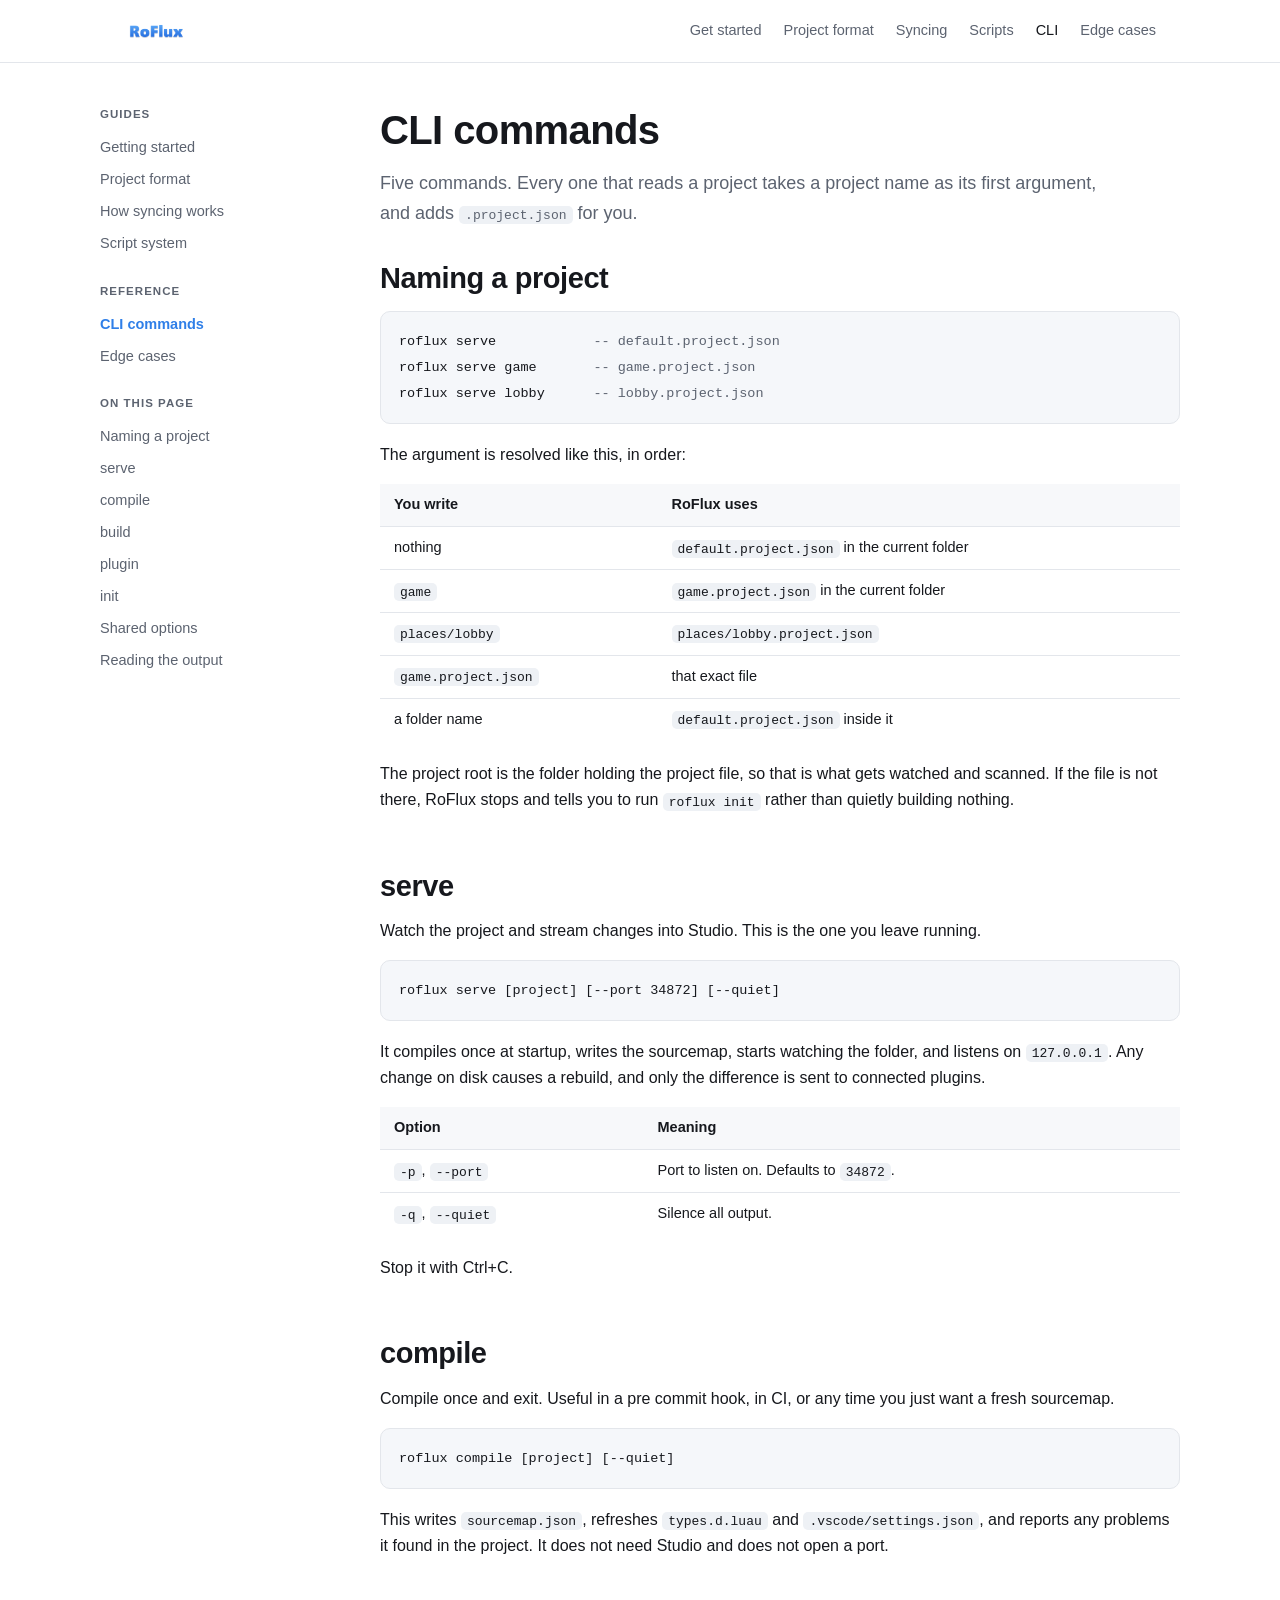
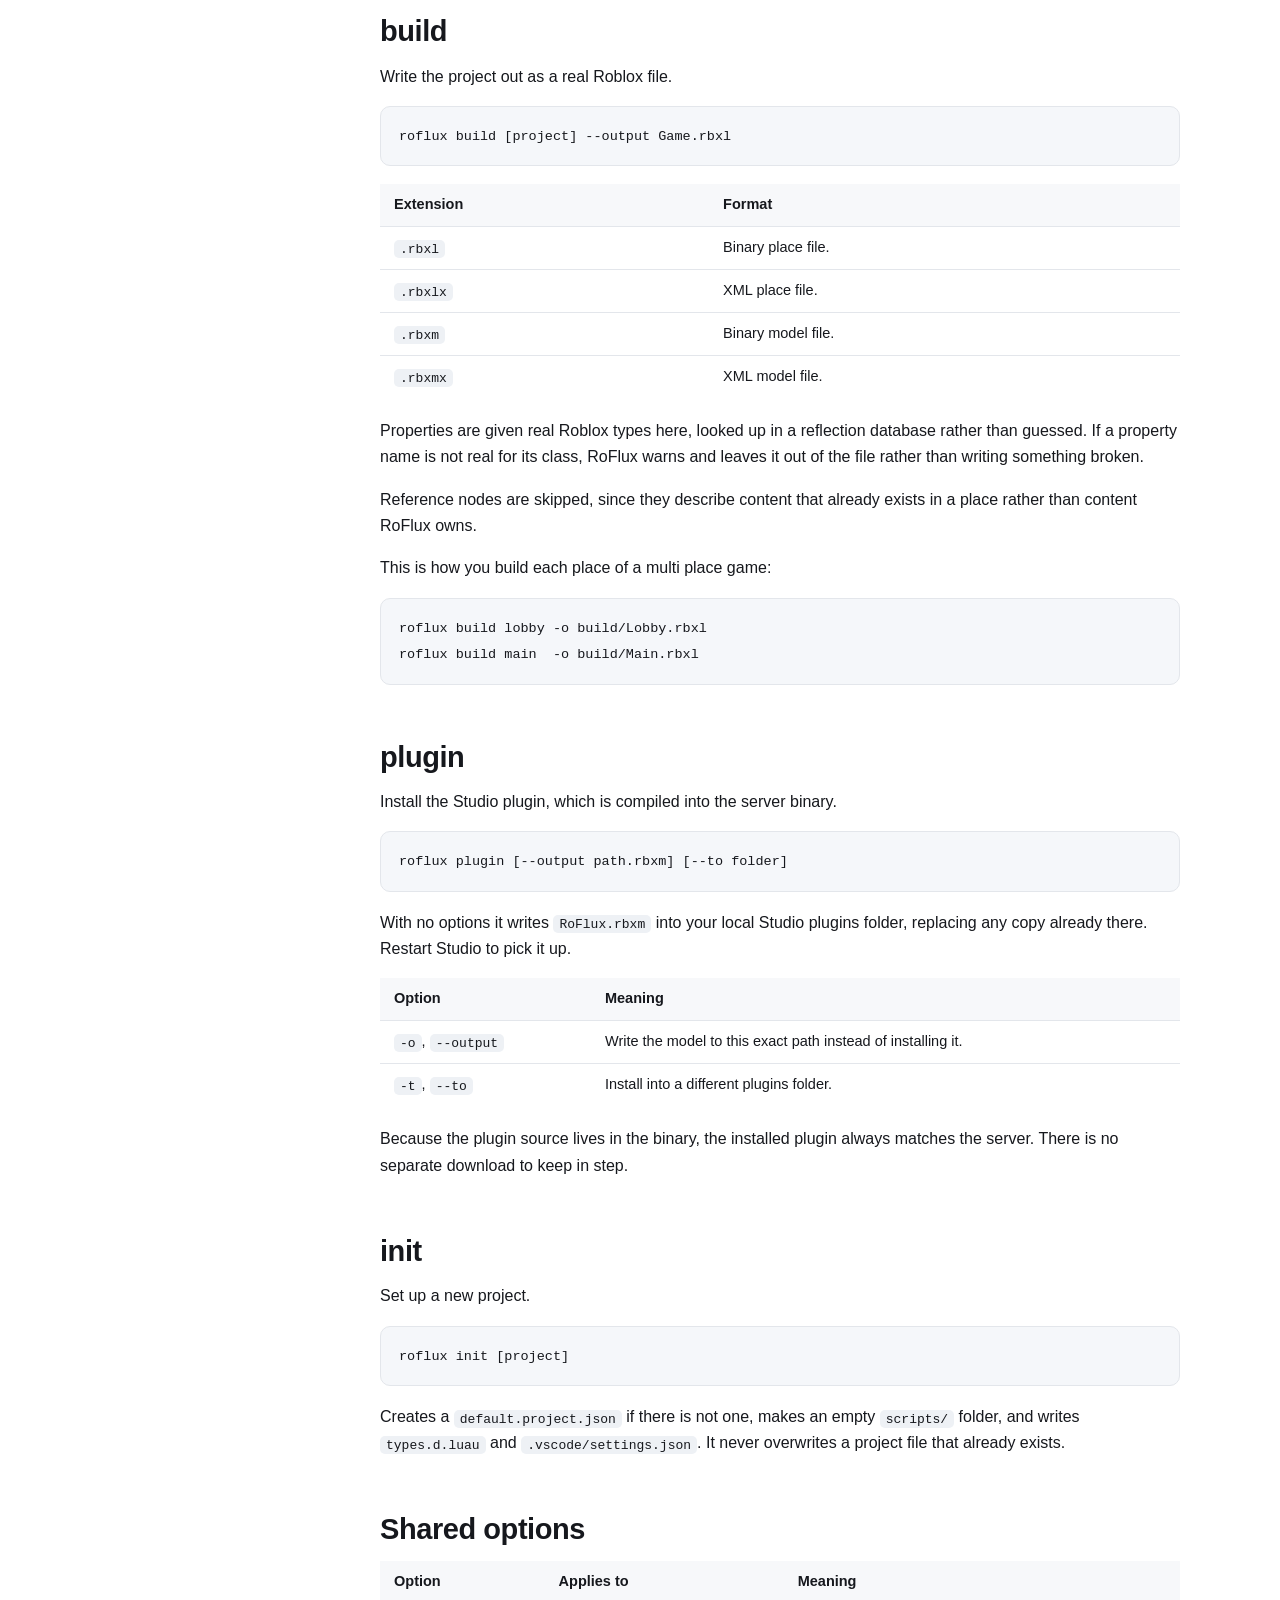
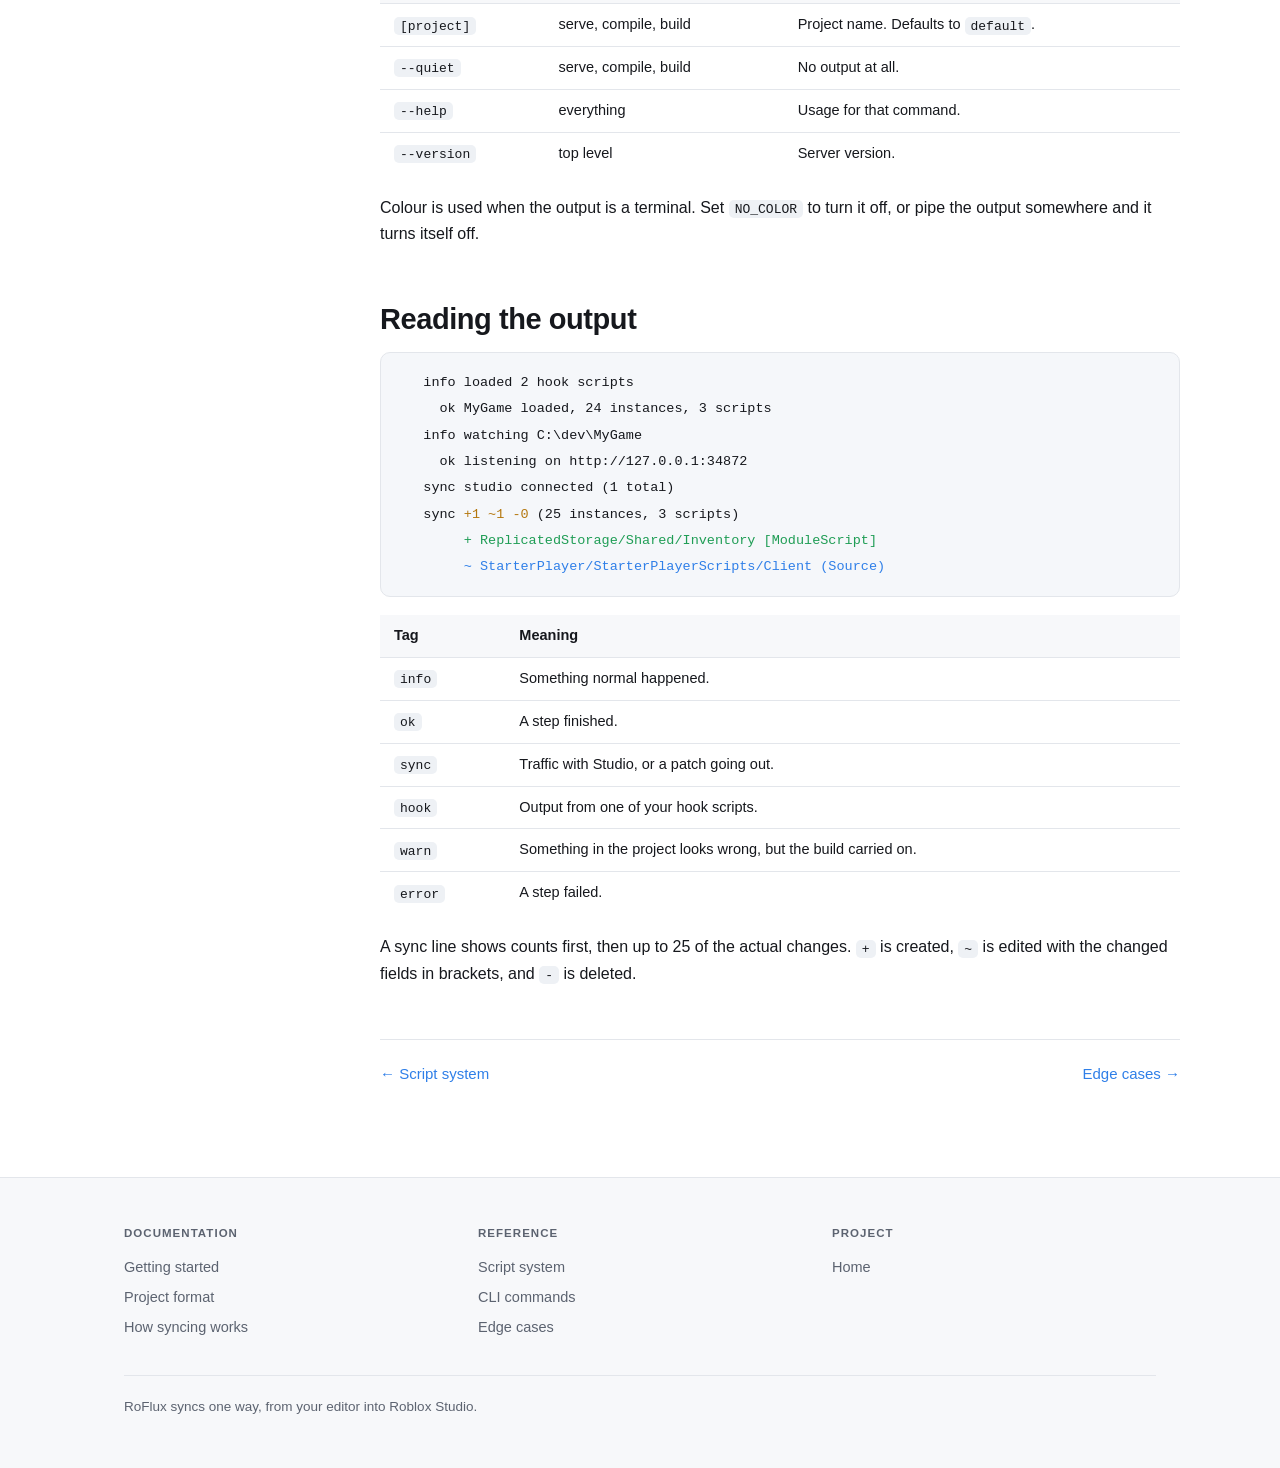
==== docs/cli.html @ ba5834f4 "V0.0.1 beta release" ====
<!doctype html>
<html lang="en">
<head>
<meta charset="utf-8">
<meta name="viewport" content="width=device-width, initial-scale=1">
<title>CLI commands &middot; RoFlux</title>
<link rel="icon" href="assets/RoFlux_icon_512.png">
<link rel="stylesheet" href="assets/style.css">
</head>
<body>

<nav class="nav">
	<div class="wrap nav-inner">
		<a class="nav-logo" href="index.html"><img src="assets/RoFlux_wordmark.png" alt="RoFlux"></a>
		<div class="nav-links">
			<a href="getting-started.html">Get started</a>
			<a href="project.html">Project format</a>
			<a href="syncing.html">Syncing</a>
			<a href="scripts.html">Scripts</a>
			<a href="cli.html" class="active">CLI</a>
			<a href="edge-cases.html">Edge cases</a>
		</div>
	</div>
</nav>

<div class="wrap docs">
	<aside class="side">
		<h5>Guides</h5>
		<a href="getting-started.html">Getting started</a>
		<a href="project.html">Project format</a>
		<a href="syncing.html">How syncing works</a>
		<a href="scripts.html">Script system</a>
		<h5>Reference</h5>
		<a href="cli.html" class="active">CLI commands</a>
		<a href="edge-cases.html">Edge cases</a>
		<h5>On this page</h5>
		<a href="#naming">Naming a project</a>
		<a href="#serve">serve</a>
		<a href="#compile">compile</a>
		<a href="#build">build</a>
		<a href="#plugin">plugin</a>
		<a href="#init">init</a>
		<a href="#shared">Shared options</a>
		<a href="#output">Reading the output</a>
	</aside>

	<main class="content">
		<h1>CLI commands</h1>
		<p class="lede">Five commands. Every one that reads a project takes a project name as its first argument, and adds <code>.project.json</code> for you.</p>

		<h2 id="naming">Naming a project</h2>
<pre><code>roflux serve            <span class="tok-c">-- default.project.json</span>
roflux serve game       <span class="tok-c">-- game.project.json</span>
roflux serve lobby      <span class="tok-c">-- lobby.project.json</span></code></pre>
		<p>The argument is resolved like this, in order:</p>
		<div class="table-wrap">
		<table>
			<thead><tr><th>You write</th><th>RoFlux uses</th></tr></thead>
			<tbody>
				<tr><td>nothing</td><td><code>default.project.json</code> in the current folder</td></tr>
				<tr><td><code>game</code></td><td><code>game.project.json</code> in the current folder</td></tr>
				<tr><td><code>places/lobby</code></td><td><code>places/lobby.project.json</code></td></tr>
				<tr><td><code>game.project.json</code></td><td>that exact file</td></tr>
				<tr><td>a folder name</td><td><code>default.project.json</code> inside it</td></tr>
			</tbody>
		</table>
		</div>
		<p>The project root is the folder holding the project file, so that is what gets watched and scanned. If the file is not there, RoFlux stops and tells you to run <code>roflux init</code> rather than quietly building nothing.</p>

		<h2 id="serve">serve</h2>
		<p>Watch the project and stream changes into Studio. This is the one you leave running.</p>
<pre><code>roflux serve [project] [--port 34872] [--quiet]</code></pre>
		<p>It compiles once at startup, writes the sourcemap, starts watching the folder, and listens on <code>127.0.0.1</code>. Any change on disk causes a rebuild, and only the difference is sent to connected plugins.</p>
		<div class="table-wrap">
		<table>
			<thead><tr><th>Option</th><th>Meaning</th></tr></thead>
			<tbody>
				<tr><td><code>-p</code>, <code>--port</code></td><td>Port to listen on. Defaults to <code>34872</code>.</td></tr>
				<tr><td><code>-q</code>, <code>--quiet</code></td><td>Silence all output.</td></tr>
			</tbody>
		</table>
		</div>
		<p>Stop it with Ctrl+C.</p>

		<h2 id="compile">compile</h2>
		<p>Compile once and exit. Useful in a pre commit hook, in CI, or any time you just want a fresh sourcemap.</p>
<pre><code>roflux compile [project] [--quiet]</code></pre>
		<p>This writes <code>sourcemap.json</code>, refreshes <code>types.d.luau</code> and <code>.vscode/settings.json</code>, and reports any problems it found in the project. It does not need Studio and does not open a port.</p>

		<h2 id="build">build</h2>
		<p>Write the project out as a real Roblox file.</p>
<pre><code>roflux build [project] --output Game.rbxl</code></pre>
		<div class="table-wrap">
		<table>
			<thead><tr><th>Extension</th><th>Format</th></tr></thead>
			<tbody>
				<tr><td><code>.rbxl</code></td><td>Binary place file.</td></tr>
				<tr><td><code>.rbxlx</code></td><td>XML place file.</td></tr>
				<tr><td><code>.rbxm</code></td><td>Binary model file.</td></tr>
				<tr><td><code>.rbxmx</code></td><td>XML model file.</td></tr>
			</tbody>
		</table>
		</div>
		<p>Properties are given real Roblox types here, looked up in a reflection database rather than guessed. If a property name is not real for its class, RoFlux warns and leaves it out of the file rather than writing something broken.</p>
		<p>Reference nodes are skipped, since they describe content that already exists in a place rather than content RoFlux owns.</p>
		<p>This is how you build each place of a multi place game:</p>
<pre><code>roflux build lobby -o build/Lobby.rbxl
roflux build main  -o build/Main.rbxl</code></pre>

		<h2 id="plugin">plugin</h2>
		<p>Install the Studio plugin, which is compiled into the server binary.</p>
<pre><code>roflux plugin [--output path.rbxm] [--to folder]</code></pre>
		<p>With no options it writes <code>RoFlux.rbxm</code> into your local Studio plugins folder, replacing any copy already there. Restart Studio to pick it up.</p>
		<div class="table-wrap">
		<table>
			<thead><tr><th>Option</th><th>Meaning</th></tr></thead>
			<tbody>
				<tr><td><code>-o</code>, <code>--output</code></td><td>Write the model to this exact path instead of installing it.</td></tr>
				<tr><td><code>-t</code>, <code>--to</code></td><td>Install into a different plugins folder.</td></tr>
			</tbody>
		</table>
		</div>
		<p>Because the plugin source lives in the binary, the installed plugin always matches the server. There is no separate download to keep in step.</p>

		<h2 id="init">init</h2>
		<p>Set up a new project.</p>
<pre><code>roflux init [project]</code></pre>
		<p>Creates a <code>default.project.json</code> if there is not one, makes an empty <code>scripts/</code> folder, and writes <code>types.d.luau</code> and <code>.vscode/settings.json</code>. It never overwrites a project file that already exists.</p>

		<h2 id="shared">Shared options</h2>
		<div class="table-wrap">
		<table>
			<thead><tr><th>Option</th><th>Applies to</th><th>Meaning</th></tr></thead>
			<tbody>
				<tr><td><code>[project]</code></td><td>serve, compile, build</td><td>Project name. Defaults to <code>default</code>.</td></tr>
				<tr><td><code>--quiet</code></td><td>serve, compile, build</td><td>No output at all.</td></tr>
				<tr><td><code>--help</code></td><td>everything</td><td>Usage for that command.</td></tr>
				<tr><td><code>--version</code></td><td>top level</td><td>Server version.</td></tr>
			</tbody>
		</table>
		</div>
		<p>Colour is used when the output is a terminal. Set <code>NO_COLOR</code> to turn it off, or pipe the output somewhere and it turns itself off.</p>

		<h2 id="output">Reading the output</h2>
<pre><code>   info loaded 2 hook scripts
     ok MyGame loaded, 24 instances, 3 scripts
   info watching C:\dev\MyGame
     ok listening on http://127.0.0.1:34872
   sync studio connected (1 total)
   sync <span class="tok-a">+1 ~1 -0</span> (25 instances, 3 scripts)
        <span class="tok-s">+ ReplicatedStorage/Shared/Inventory [ModuleScript]</span>
        <span class="tok-k">~ StarterPlayer/StarterPlayerScripts/Client (Source)</span></code></pre>
		<div class="table-wrap">
		<table>
			<thead><tr><th>Tag</th><th>Meaning</th></tr></thead>
			<tbody>
				<tr><td><code>info</code></td><td>Something normal happened.</td></tr>
				<tr><td><code>ok</code></td><td>A step finished.</td></tr>
				<tr><td><code>sync</code></td><td>Traffic with Studio, or a patch going out.</td></tr>
				<tr><td><code>hook</code></td><td>Output from one of your hook scripts.</td></tr>
				<tr><td><code>warn</code></td><td>Something in the project looks wrong, but the build carried on.</td></tr>
				<tr><td><code>error</code></td><td>A step failed.</td></tr>
			</tbody>
		</table>
		</div>
		<p>A sync line shows counts first, then up to 25 of the actual changes. <code>+</code> is created, <code>~</code> is edited with the changed fields in brackets, and <code>-</code> is deleted.</p>

		<div class="pager">
			<a href="scripts.html">&larr; Script system</a>
			<a href="edge-cases.html">Edge cases &rarr;</a>
		</div>
	</main>
</div>

<footer>
	<div class="wrap">
		<div class="foot-grid">
			<div>
				<h6>Documentation</h6>
				<a href="getting-started.html">Getting started</a>
				<a href="project.html">Project format</a>
				<a href="syncing.html">How syncing works</a>
			</div>
			<div>
				<h6>Reference</h6>
				<a href="scripts.html">Script system</a>
				<a href="cli.html">CLI commands</a>
				<a href="edge-cases.html">Edge cases</a>
			</div>
			<div>
				<h6>Project</h6>
				<a href="index.html">Home</a>
			</div>
		</div>
		<p class="foot-note">RoFlux syncs one way, from your editor into Roblox Studio.</p>
	</div>
</footer>

</body>
</html>
---- docs/assets/style.css ----
:root {
	--bg: #ffffff;
	--panel: #f7f8fa;
	--panel-deep: #eef1f5;
	--text: #16181d;
	--muted: #5c6370;
	--border: #e3e6eb;
	--accent: #2f7fe8;
	--accent-deep: #145ad8;
	--accent-soft: #eaf2fd;
	--green: #1f9d55;
	--red: #d9483b;
	--amber: #b4770e;
	--code-bg: #f5f7fa;
	--radius: 10px;
	--wrap: 1080px;
	--mono: ui-monospace, "SFMono-Regular", "JetBrains Mono", Consolas, "Liberation Mono", monospace;
	--sans: -apple-system, BlinkMacSystemFont, "Segoe UI", Inter, Roboto, "Helvetica Neue", Arial, sans-serif;
}

@media (prefers-color-scheme: dark) {
	:root {
		--bg: #0f1115;
		--panel: #161a21;
		--panel-deep: #1b202a;
		--text: #e7e9ee;
		--muted: #9aa3b2;
		--border: #262b36;
		--accent: #4d97ff;
		--accent-deep: #2f7fe8;
		--accent-soft: #16233a;
		--green: #4ade80;
		--red: #f87171;
		--amber: #fbbf24;
		--code-bg: #12161d;
	}
}

* {
	box-sizing: border-box;
}

html {
	scroll-behavior: smooth;
	scroll-padding-top: 90px;
}

body {
	margin: 0;
	background: var(--bg);
	color: var(--text);
	font-family: var(--sans);
	font-size: 16px;
	line-height: 1.65;
	-webkit-font-smoothing: antialiased;
}

a {
	color: var(--accent);
	text-decoration: none;
}

a:hover {
	text-decoration: underline;
}

.wrap {
	max-width: var(--wrap);
	margin: 0 auto;
	padding: 0 24px;
}

/* nav */

.nav {
	position: sticky;
	top: 0;
	z-index: 50;
	background: color-mix(in srgb, var(--bg) 88%, transparent);
	backdrop-filter: blur(10px);
	border-bottom: 1px solid var(--border);
}

.nav-inner {
	display: flex;
	align-items: center;
	gap: 24px;
	height: 62px;
}

.nav-logo {
	display: flex;
	align-items: center;
	gap: 10px;
	font-weight: 700;
	color: var(--text);
	letter-spacing: -0.01em;
}

.nav-logo img {
	height: 22px;
	display: block;
}

.nav-links {
	display: flex;
	gap: 22px;
	margin-left: auto;
	flex-wrap: wrap;
}

.nav-links a {
	color: var(--muted);
	font-size: 14.5px;
	font-weight: 500;
}

.nav-links a:hover,
.nav-links a.active {
	color: var(--text);
	text-decoration: none;
}

/* hero */

.hero {
	padding: 92px 0 76px;
	text-align: center;
	border-bottom: 1px solid var(--border);
	background: linear-gradient(180deg, var(--accent-soft) 0%, transparent 70%);
}

.hero img.mark {
	width: min(340px, 74vw);
	display: block;
	margin: 0 auto 22px;
}

.hero p.tagline {
	font-size: clamp(18px, 2.4vw, 23px);
	color: var(--muted);
	max-width: 620px;
	margin: 0 auto 30px;
}

.buttons {
	display: flex;
	gap: 12px;
	justify-content: center;
	flex-wrap: wrap;
}

.btn {
	display: inline-block;
	padding: 11px 22px;
	border-radius: 8px;
	font-weight: 600;
	font-size: 15px;
	border: 1px solid var(--border);
	color: var(--text);
	background: var(--bg);
}

.btn:hover {
	text-decoration: none;
	border-color: var(--muted);
}

.btn.primary {
	background: var(--accent);
	border-color: var(--accent);
	color: #fff;
}

.btn.primary:hover {
	background: var(--accent-deep);
	border-color: var(--accent-deep);
}

/* sections */

section {
	padding: 66px 0;
	border-bottom: 1px solid var(--border);
}

section:last-of-type {
	border-bottom: 0;
}

h1,
h2,
h3,
h4 {
	line-height: 1.25;
	letter-spacing: -0.015em;
	margin: 0 0 14px;
}

h1 {
	font-size: clamp(28px, 4vw, 40px);
}

h2 {
	font-size: clamp(23px, 3vw, 29px);
	margin-top: 8px;
}

h3 {
	font-size: 19px;
	margin-top: 34px;
}

h4 {
	font-size: 16px;
	margin-top: 26px;
}

p {
	margin: 0 0 16px;
}

.lede {
	font-size: 18px;
	color: var(--muted);
	max-width: 720px;
}

.grid {
	display: grid;
	gap: 22px;
	grid-template-columns: repeat(auto-fit, minmax(280px, 1fr));
	margin-top: 30px;
}

.card {
	background: var(--panel);
	border: 1px solid var(--border);
	border-radius: var(--radius);
	padding: 22px;
}

.card h3 {
	margin: 0 0 8px;
	font-size: 17px;
}

.card p {
	margin: 0;
	color: var(--muted);
	font-size: 15px;
}

/* code */

pre {
	background: var(--code-bg);
	border: 1px solid var(--border);
	border-radius: var(--radius);
	padding: 16px 18px;
	overflow-x: auto;
	margin: 0 0 18px;
}

code {
	font-family: var(--mono);
	font-size: 13.5px;
}

p code,
li code,
td code,
th code {
	background: var(--panel-deep);
	padding: 1.5px 6px;
	border-radius: 5px;
	font-size: 13px;
	white-space: nowrap;
}

pre code {
	background: none;
	padding: 0;
	white-space: pre;
	line-height: 1.6;
}

.tok-c {
	color: var(--muted);
}
.tok-k {
	color: var(--accent);
}
.tok-s {
	color: var(--green);
}
.tok-a {
	color: var(--amber);
}
.tok-r {
	color: var(--red);
}

/* tables */

.table-wrap {
	overflow-x: auto;
	margin: 0 0 20px;
}

table {
	border-collapse: collapse;
	width: 100%;
	font-size: 14.5px;
}

th,
td {
	text-align: left;
	padding: 9px 14px;
	border-bottom: 1px solid var(--border);
	vertical-align: top;
}

th {
	font-weight: 650;
	background: var(--panel);
	white-space: nowrap;
}

tbody tr:last-child td {
	border-bottom: 0;
}

/* callouts */

.note {
	border-left: 3px solid var(--accent);
	background: var(--panel);
	border-radius: 0 var(--radius) var(--radius) 0;
	padding: 14px 18px;
	margin: 0 0 20px;
}

.note.warn {
	border-left-color: var(--amber);
}

.note.danger {
	border-left-color: var(--red);
}

.note p:last-child {
	margin-bottom: 0;
}

.note strong {
	display: block;
	margin-bottom: 4px;
	font-size: 14px;
	letter-spacing: 0.01em;
}

/* docs layout */

.docs {
	display: grid;
	grid-template-columns: 232px minmax(0, 1fr);
	gap: 48px;
	align-items: start;
	padding: 42px 0 90px;
}

.side {
	position: sticky;
	top: 88px;
	font-size: 14.5px;
}

.side h5 {
	margin: 22px 0 8px;
	font-size: 11.5px;
	text-transform: uppercase;
	letter-spacing: 0.09em;
	color: var(--muted);
	font-weight: 700;
}

.side h5:first-child {
	margin-top: 0;
}

.side a {
	display: block;
	padding: 4px 0;
	color: var(--muted);
}

.side a:hover {
	color: var(--text);
	text-decoration: none;
}

.side a.active {
	color: var(--accent);
	font-weight: 600;
}

.content {
	min-width: 0;
}

.content > h2 {
	scroll-margin-top: 90px;
	padding-top: 14px;
	margin-top: 40px;
}

.content > h2:first-of-type {
	margin-top: 18px;
}

.content ul,
.content ol {
	margin: 0 0 18px;
	padding-left: 22px;
}

.content li {
	margin-bottom: 7px;
}

hr {
	border: 0;
	border-top: 1px solid var(--border);
	margin: 38px 0;
}

.pager {
	display: flex;
	justify-content: space-between;
	gap: 16px;
	margin-top: 52px;
	padding-top: 22px;
	border-top: 1px solid var(--border);
	font-size: 15px;
}

/* footer */

footer {
	background: var(--panel);
	border-top: 1px solid var(--border);
	padding: 46px 0 34px;
	font-size: 14.5px;
}

.foot-grid {
	display: grid;
	gap: 30px;
	grid-template-columns: repeat(auto-fit, minmax(160px, 1fr));
}

footer h6 {
	margin: 0 0 10px;
	font-size: 11.5px;
	text-transform: uppercase;
	letter-spacing: 0.09em;
	color: var(--muted);
	font-weight: 700;
}

footer a {
	display: block;
	padding: 3px 0;
	color: var(--muted);
}

footer a:hover {
	color: var(--text);
	text-decoration: none;
}

.foot-note {
	margin-top: 32px;
	padding-top: 20px;
	border-top: 1px solid var(--border);
	color: var(--muted);
	font-size: 13.5px;
}

/* wide screens */

@media (min-width: 1500px) {
	:root {
		--wrap: 1180px;
	}

	body {
		font-size: 17px;
	}
}

/* tablet */

@media (max-width: 900px) {
	html {
		scroll-padding-top: 74px;
	}

	.wrap {
		padding: 0 20px;
	}

	.docs {
		grid-template-columns: 1fr;
		gap: 22px;
		padding: 26px 0 64px;
	}

	.side {
		position: static;
		background: var(--panel);
		border: 1px solid var(--border);
		border-radius: var(--radius);
		padding: 14px 16px;
	}

	.side h5 {
		margin: 14px 0 6px;
	}

	.side a {
		display: inline-block;
		padding: 3px 0;
		margin-right: 14px;
	}

	.hero {
		padding: 62px 0 54px;
	}

	section {
		padding: 48px 0;
	}
}

/* phone */

@media (max-width: 620px) {
	body {
		font-size: 15.5px;
		line-height: 1.6;
	}

	.wrap {
		padding: 0 16px;
	}

	.nav-inner {
		height: auto;
		min-height: 56px;
		flex-wrap: wrap;
		gap: 8px;
		padding: 10px 0;
	}

	.nav-logo img {
		height: 19px;
	}

	.nav-links {
		width: 100%;
		margin-left: 0;
		gap: 14px;
		overflow-x: auto;
		flex-wrap: nowrap;
		padding-bottom: 2px;
		scrollbar-width: none;
	}

	.nav-links::-webkit-scrollbar {
		display: none;
	}

	.nav-links a {
		white-space: nowrap;
		font-size: 14px;
	}

	.hero {
		padding: 44px 0 40px;
	}

	.hero img.mark {
		width: min(260px, 78vw);
	}

	.buttons {
		flex-direction: column;
		align-items: stretch;
	}

	.btn {
		text-align: center;
	}

	section {
		padding: 38px 0;
	}

	h3 {
		margin-top: 26px;
	}

	.grid {
		grid-template-columns: 1fr;
		gap: 14px;
		margin-top: 22px;
	}

	.card {
		padding: 18px;
	}

	pre {
		padding: 13px 14px;
		border-radius: 8px;
		margin-left: -16px;
		margin-right: -16px;
		border-left: 0;
		border-right: 0;
		border-radius: 0;
	}

	code {
		font-size: 12.5px;
	}

	p code,
	li code,
	td code,
	th code {
		white-space: normal;
		word-break: break-word;
	}

	th,
	td {
		padding: 8px 10px;
		font-size: 14px;
	}

	.note {
		padding: 12px 14px;
	}

	.pager {
		flex-direction: column;
		gap: 10px;
	}

	.foot-grid {
		grid-template-columns: 1fr 1fr;
		gap: 20px;
	}
}

@media (max-width: 380px) {
	.foot-grid {
		grid-template-columns: 1fr;
	}
}

/* respect reduced motion */

@media (prefers-reduced-motion: reduce) {
	html {
		scroll-behavior: auto;
	}
}
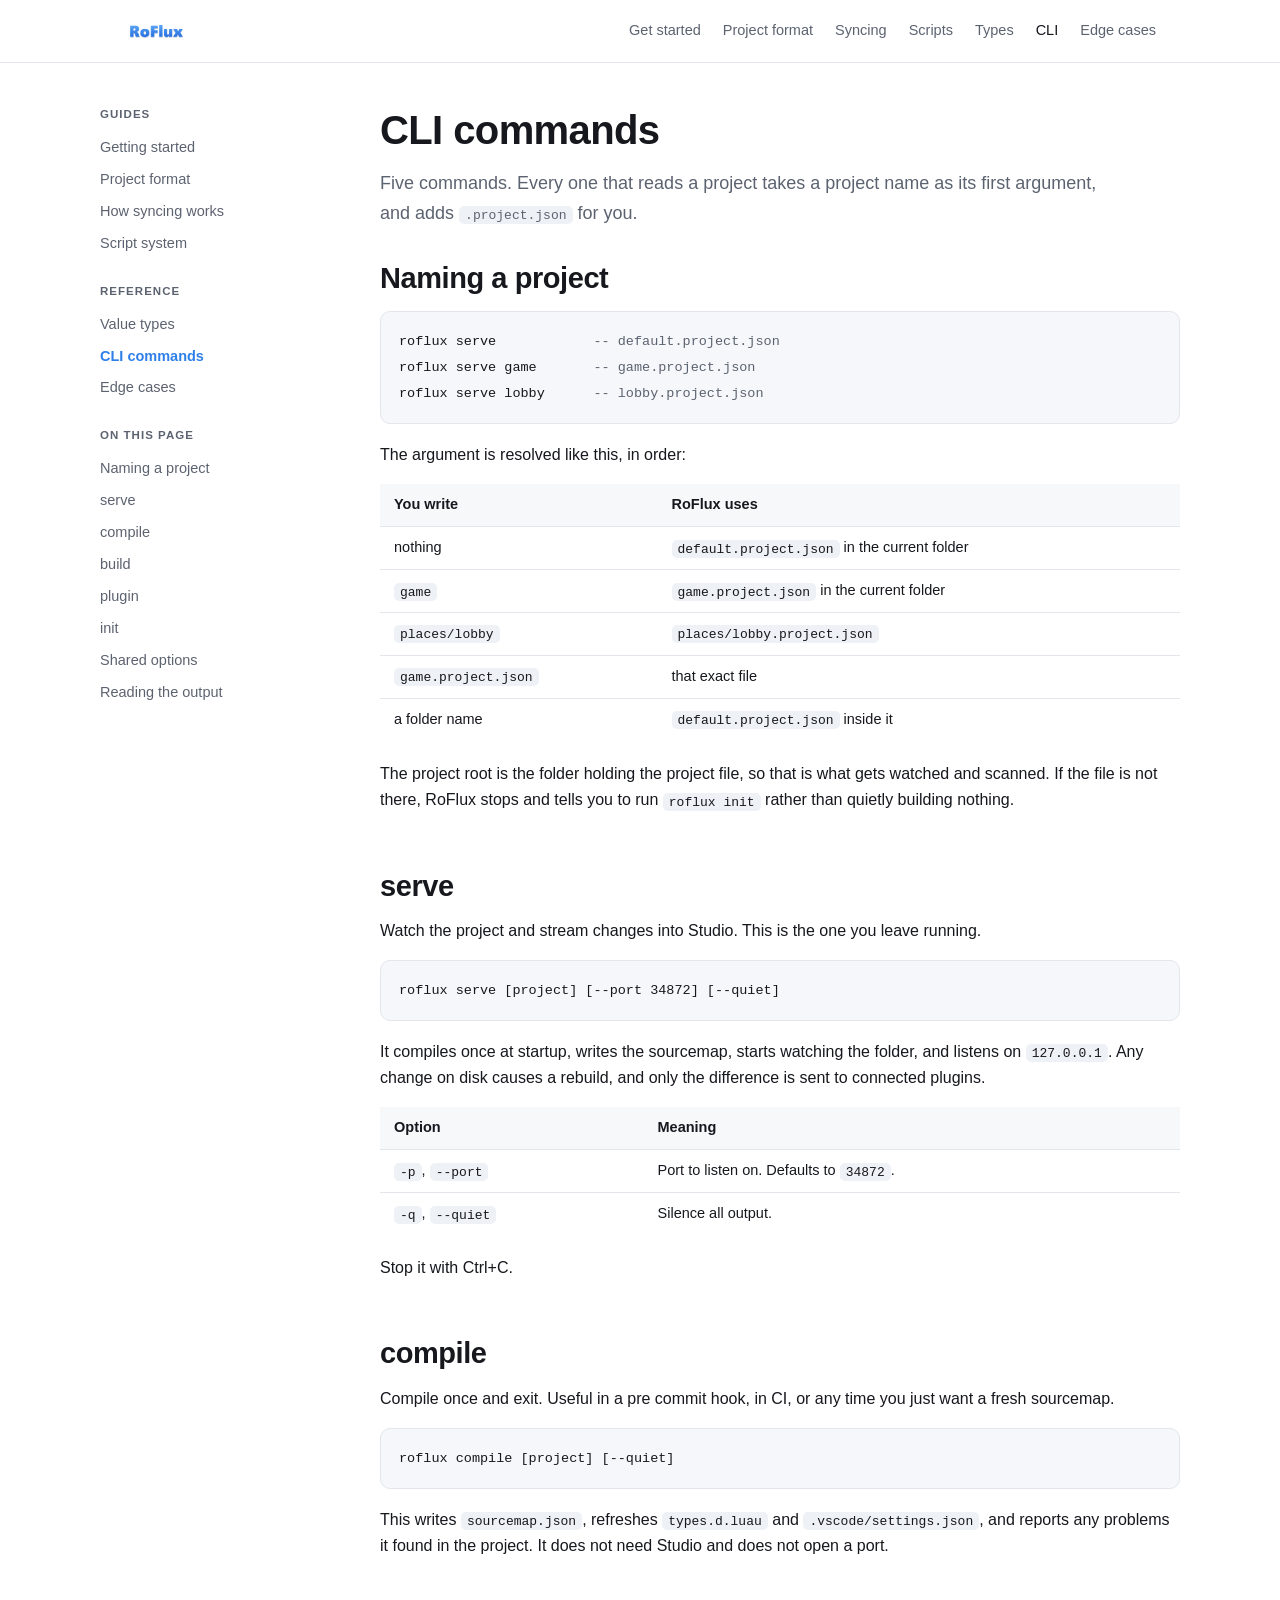
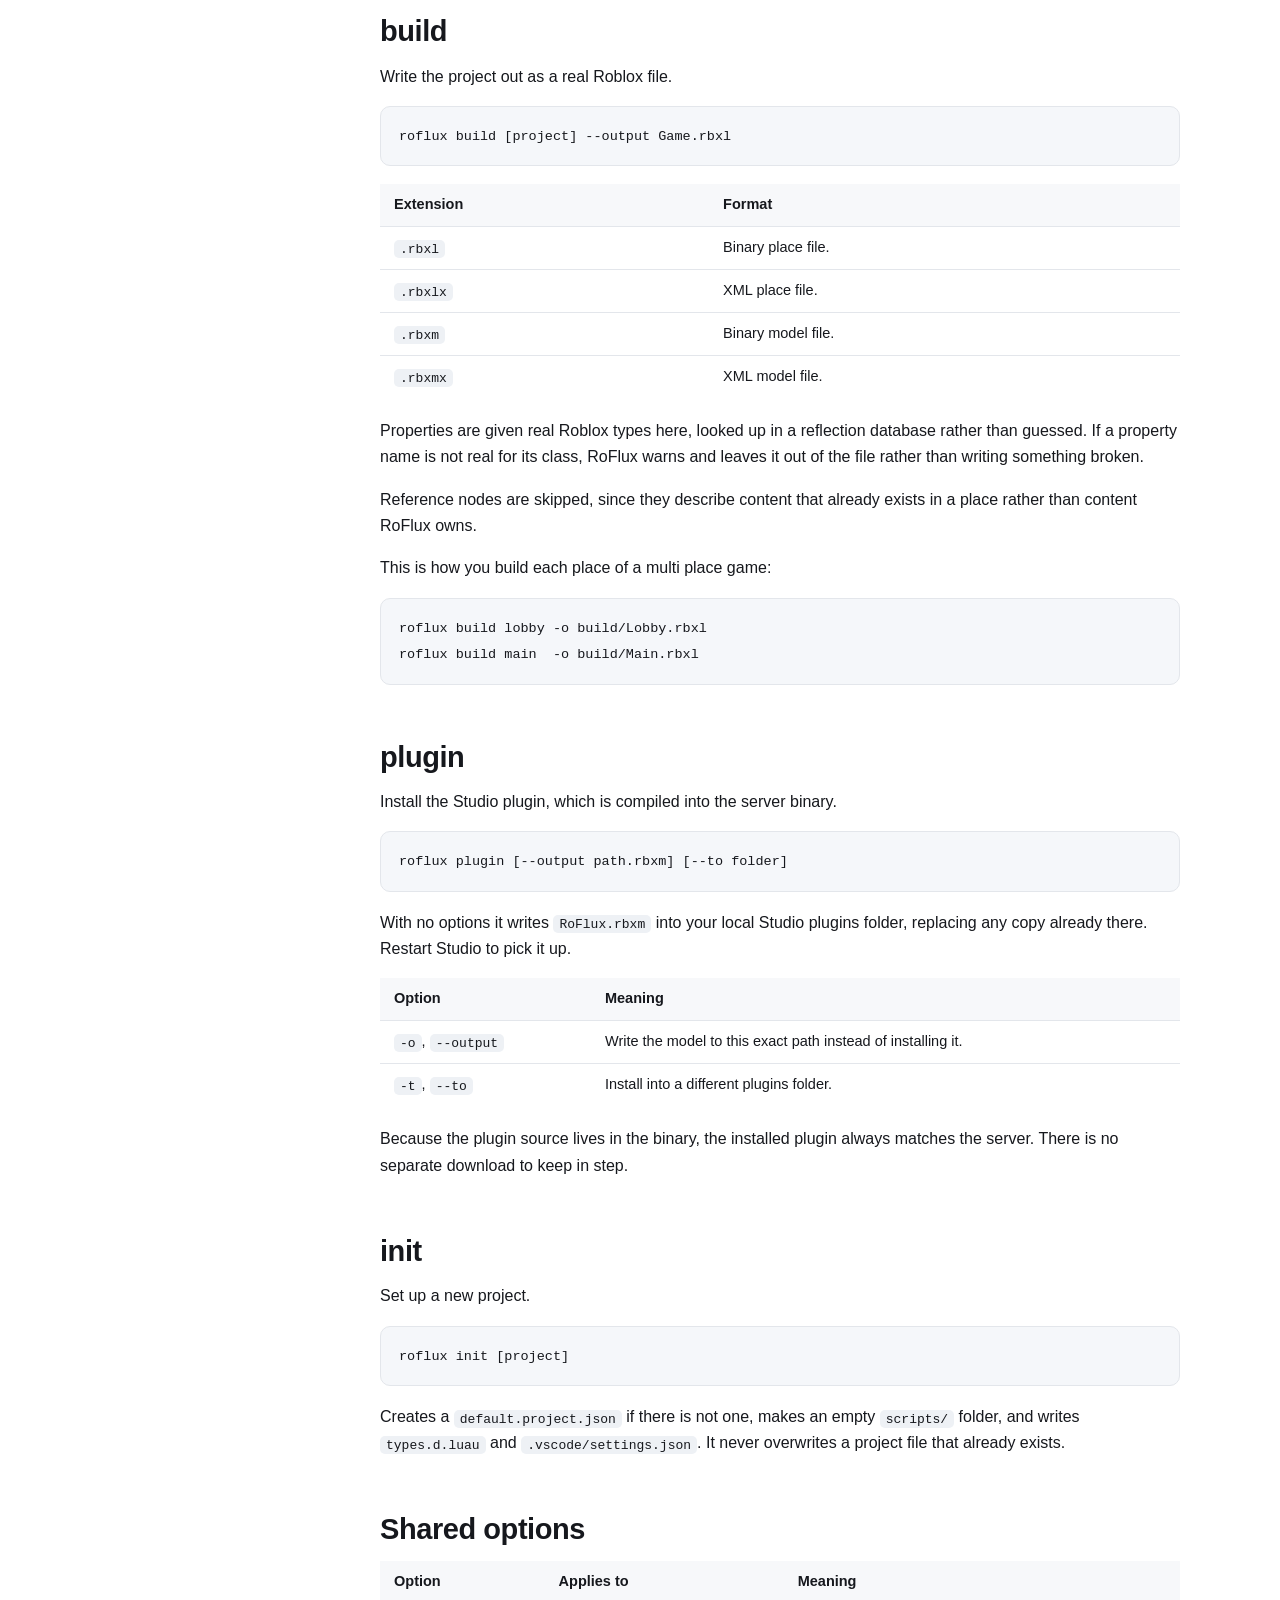
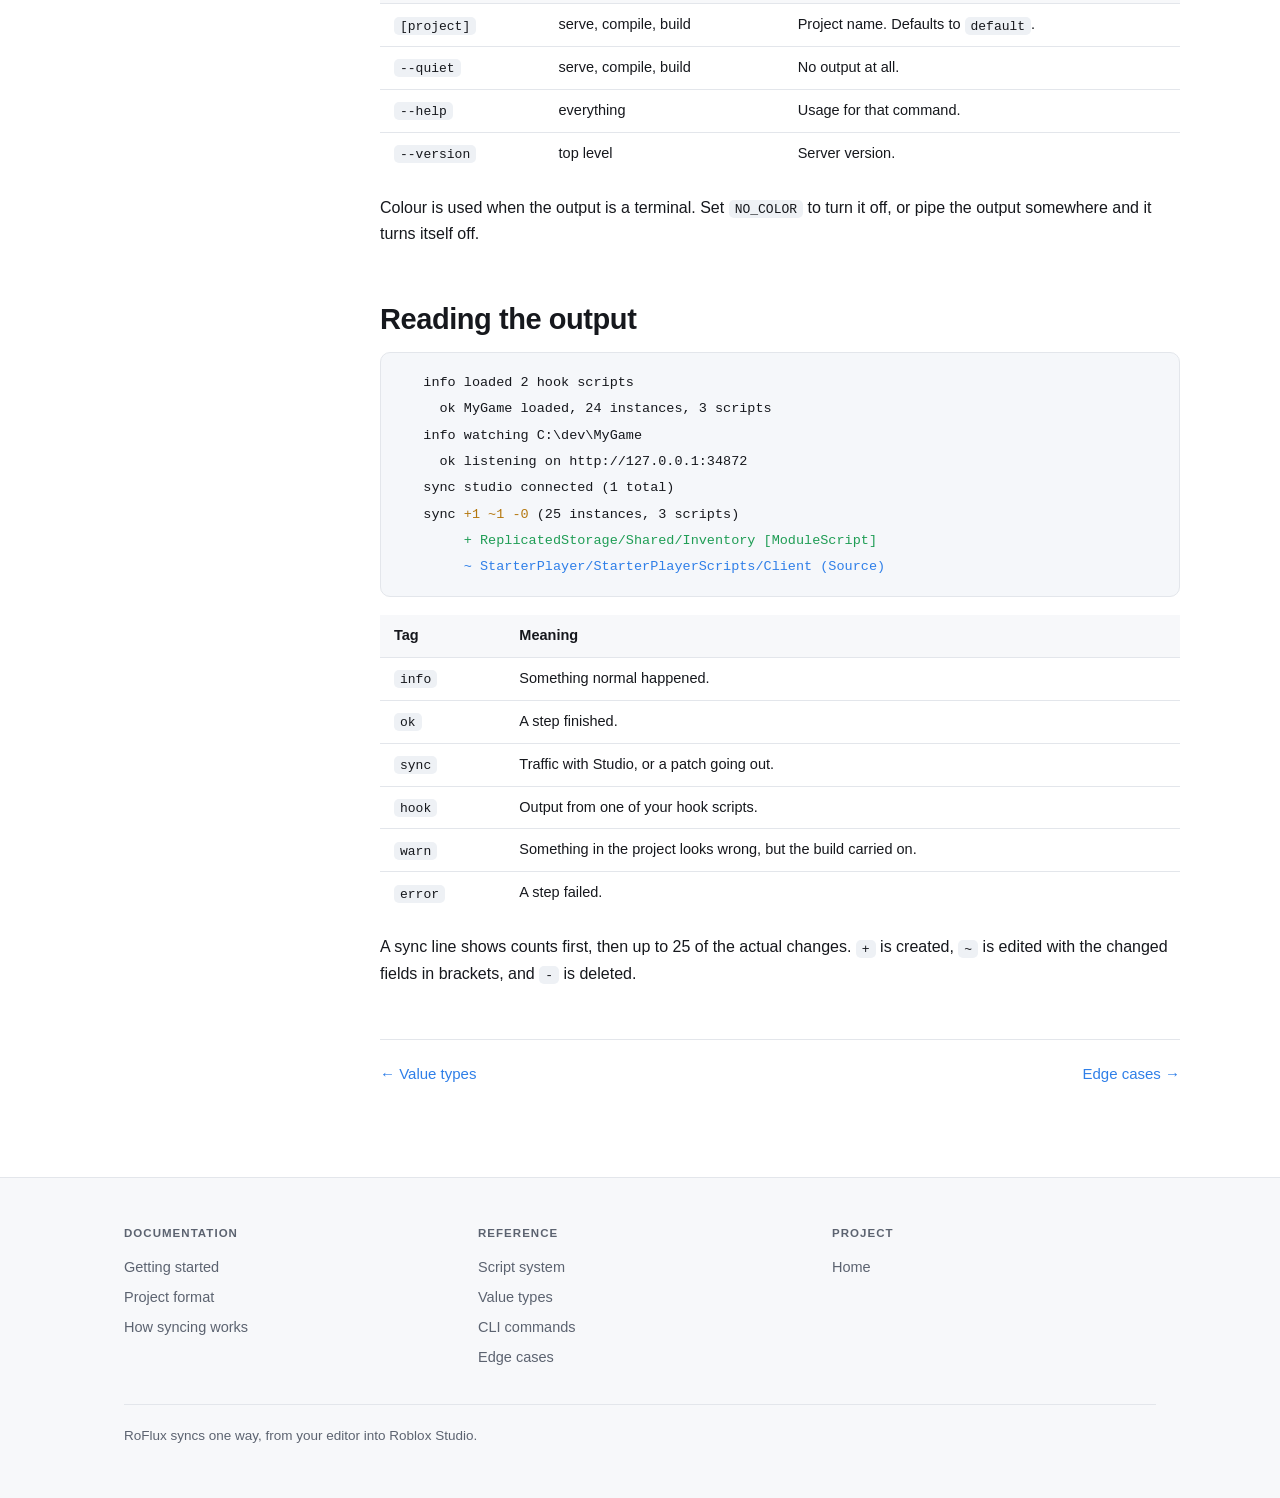
==== commit 6bef036e: "small fixes" ====
--- a/docs/cli.html
+++ b/docs/cli.html
@@ -17,6 +17,7 @@
 			<a href="project.html">Project format</a>
 			<a href="syncing.html">Syncing</a>
 			<a href="scripts.html">Scripts</a>
+			<a href="types.html">Types</a>
 			<a href="cli.html" class="active">CLI</a>
 			<a href="edge-cases.html">Edge cases</a>
 		</div>
@@ -31,6 +32,7 @@
 		<a href="syncing.html">How syncing works</a>
 		<a href="scripts.html">Script system</a>
 		<h5>Reference</h5>
+		<a href="types.html">Value types</a>
 		<a href="cli.html" class="active">CLI commands</a>
 		<a href="edge-cases.html">Edge cases</a>
 		<h5>On this page</h5>
@@ -166,7 +168,7 @@
 		<p>A sync line shows counts first, then up to 25 of the actual changes. <code>+</code> is created, <code>~</code> is edited with the changed fields in brackets, and <code>-</code> is deleted.</p>
 
 		<div class="pager">
-			<a href="scripts.html">&larr; Script system</a>
+			<a href="types.html">&larr; Value types</a>
 			<a href="edge-cases.html">Edge cases &rarr;</a>
 		</div>
 	</main>
@@ -184,6 +186,7 @@
 			<div>
 				<h6>Reference</h6>
 				<a href="scripts.html">Script system</a>
+				<a href="types.html">Value types</a>
 				<a href="cli.html">CLI commands</a>
 				<a href="edge-cases.html">Edge cases</a>
 			</div>
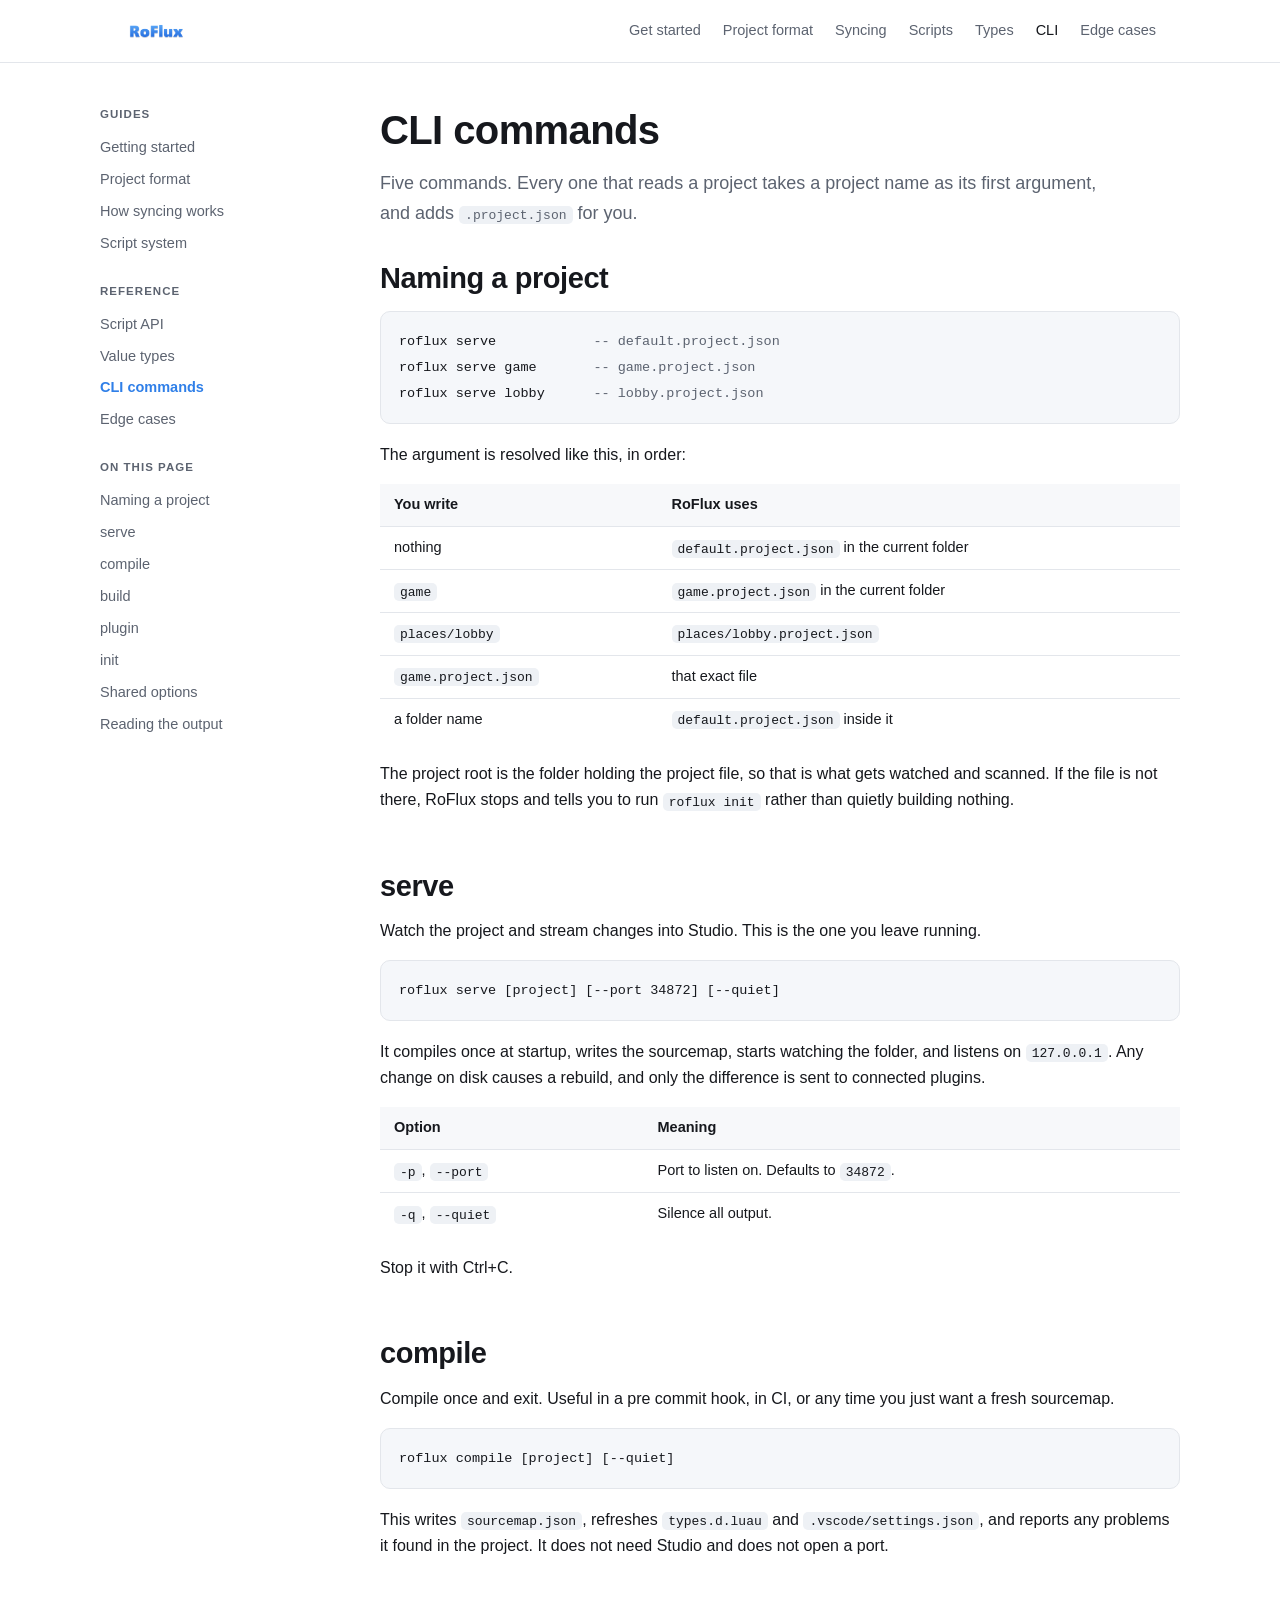
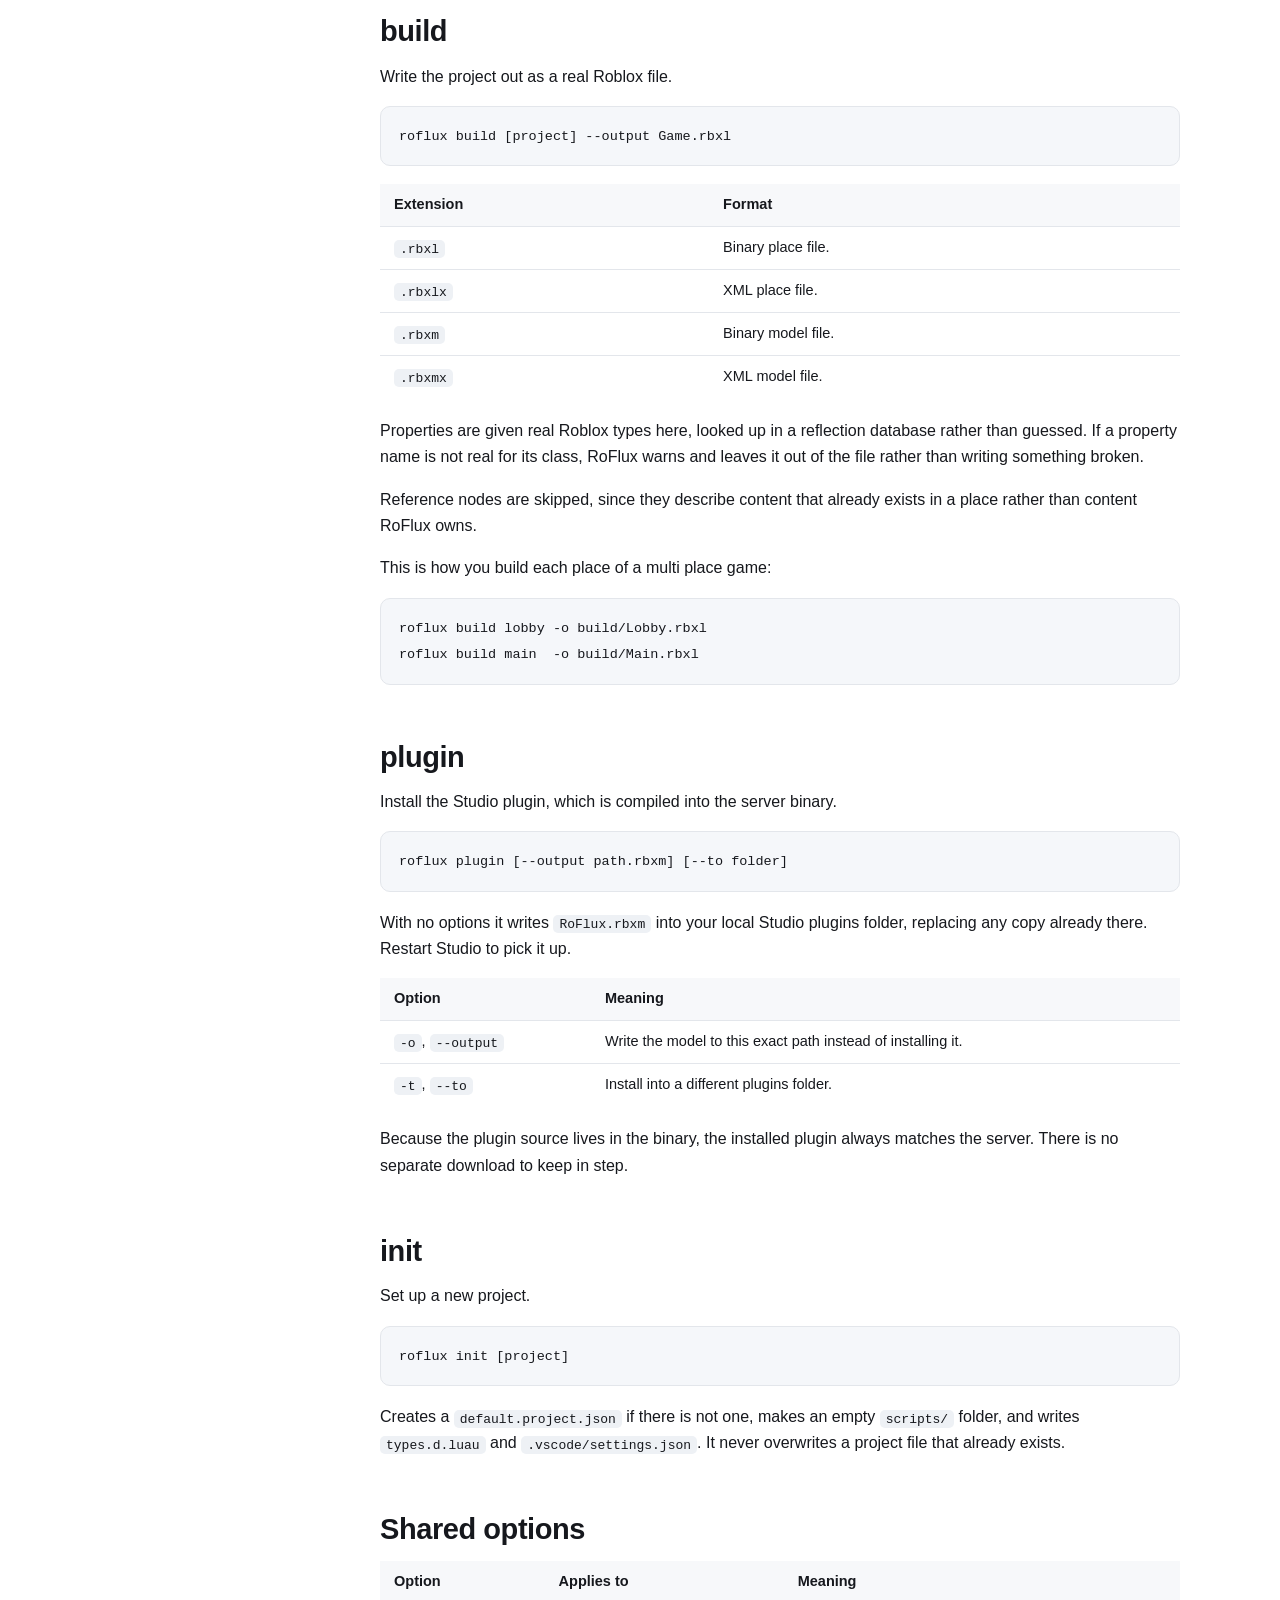
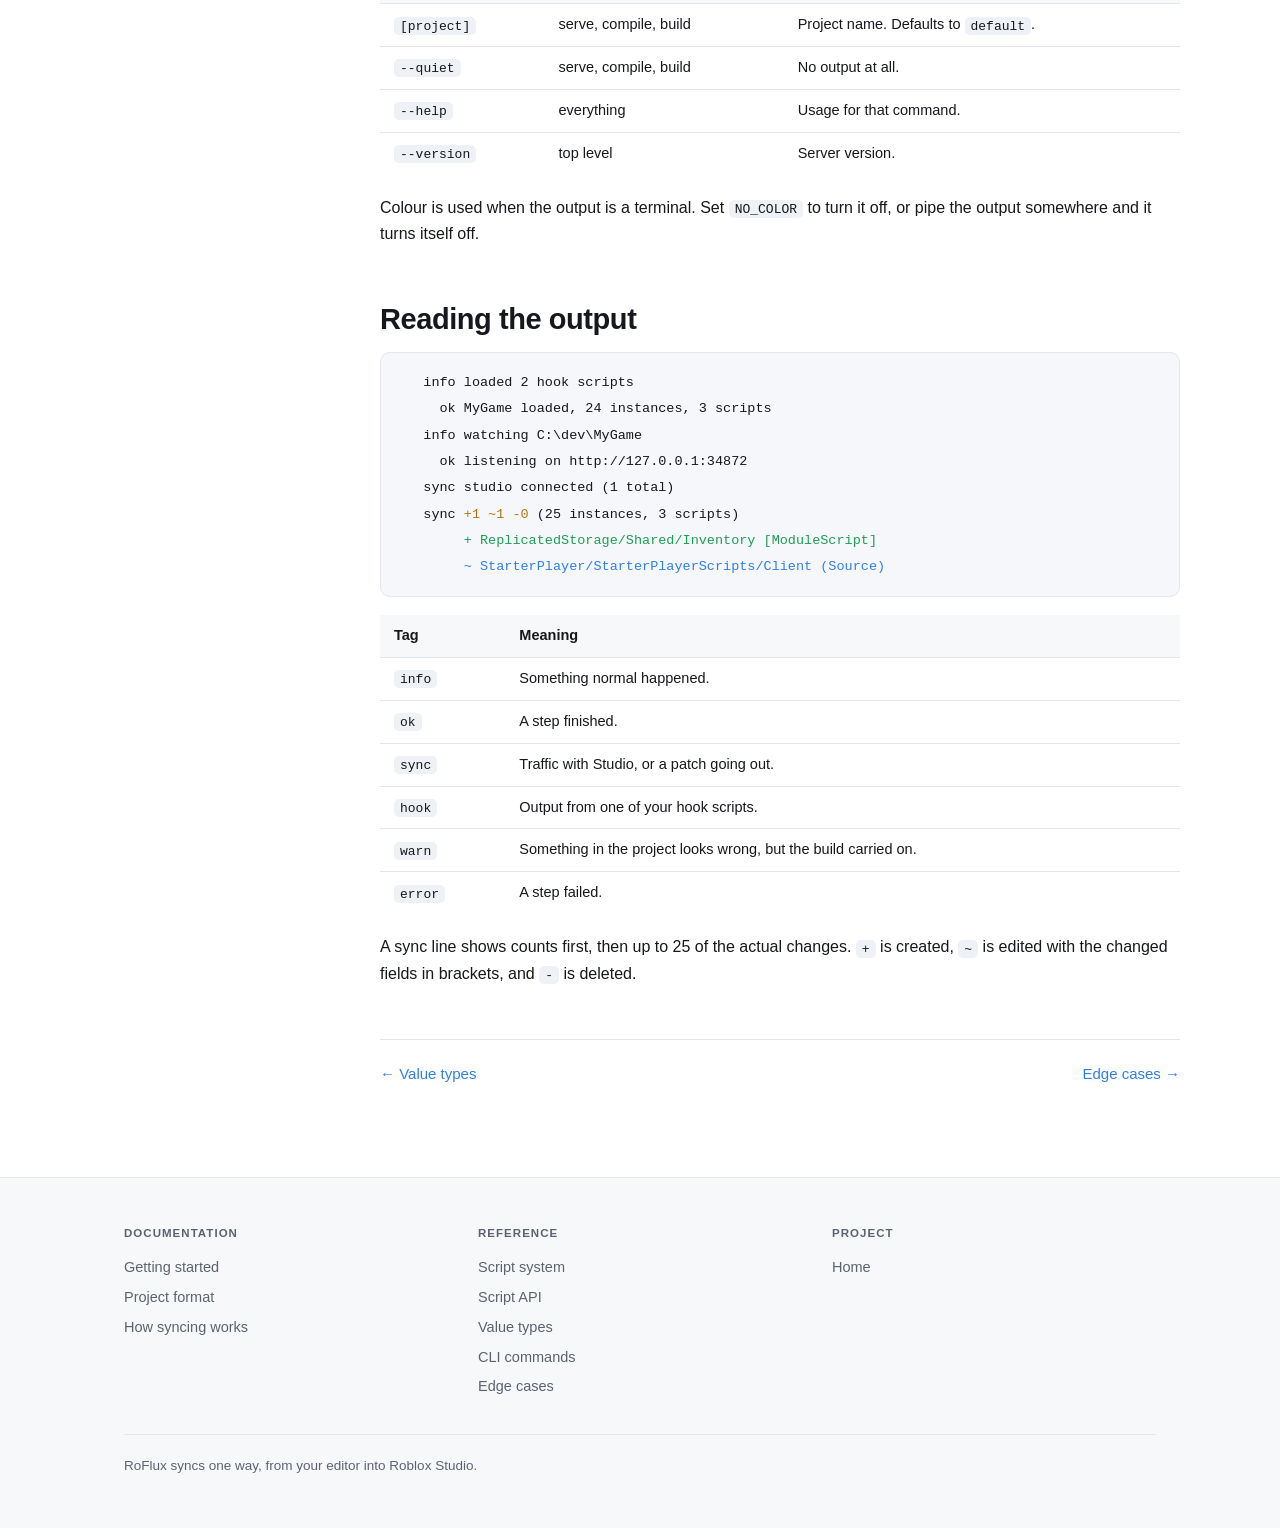
==== commit e2e8a3af: "fixes" ====
--- a/docs/cli.html
+++ b/docs/cli.html
@@ -32,6 +32,7 @@
 		<a href="syncing.html">How syncing works</a>
 		<a href="scripts.html">Script system</a>
 		<h5>Reference</h5>
+		<a href="script-api.html">Script API</a>
 		<a href="types.html">Value types</a>
 		<a href="cli.html" class="active">CLI commands</a>
 		<a href="edge-cases.html">Edge cases</a>
@@ -186,6 +187,7 @@
 			<div>
 				<h6>Reference</h6>
 				<a href="scripts.html">Script system</a>
+				<a href="script-api.html">Script API</a>
 				<a href="types.html">Value types</a>
 				<a href="cli.html">CLI commands</a>
 				<a href="edge-cases.html">Edge cases</a>
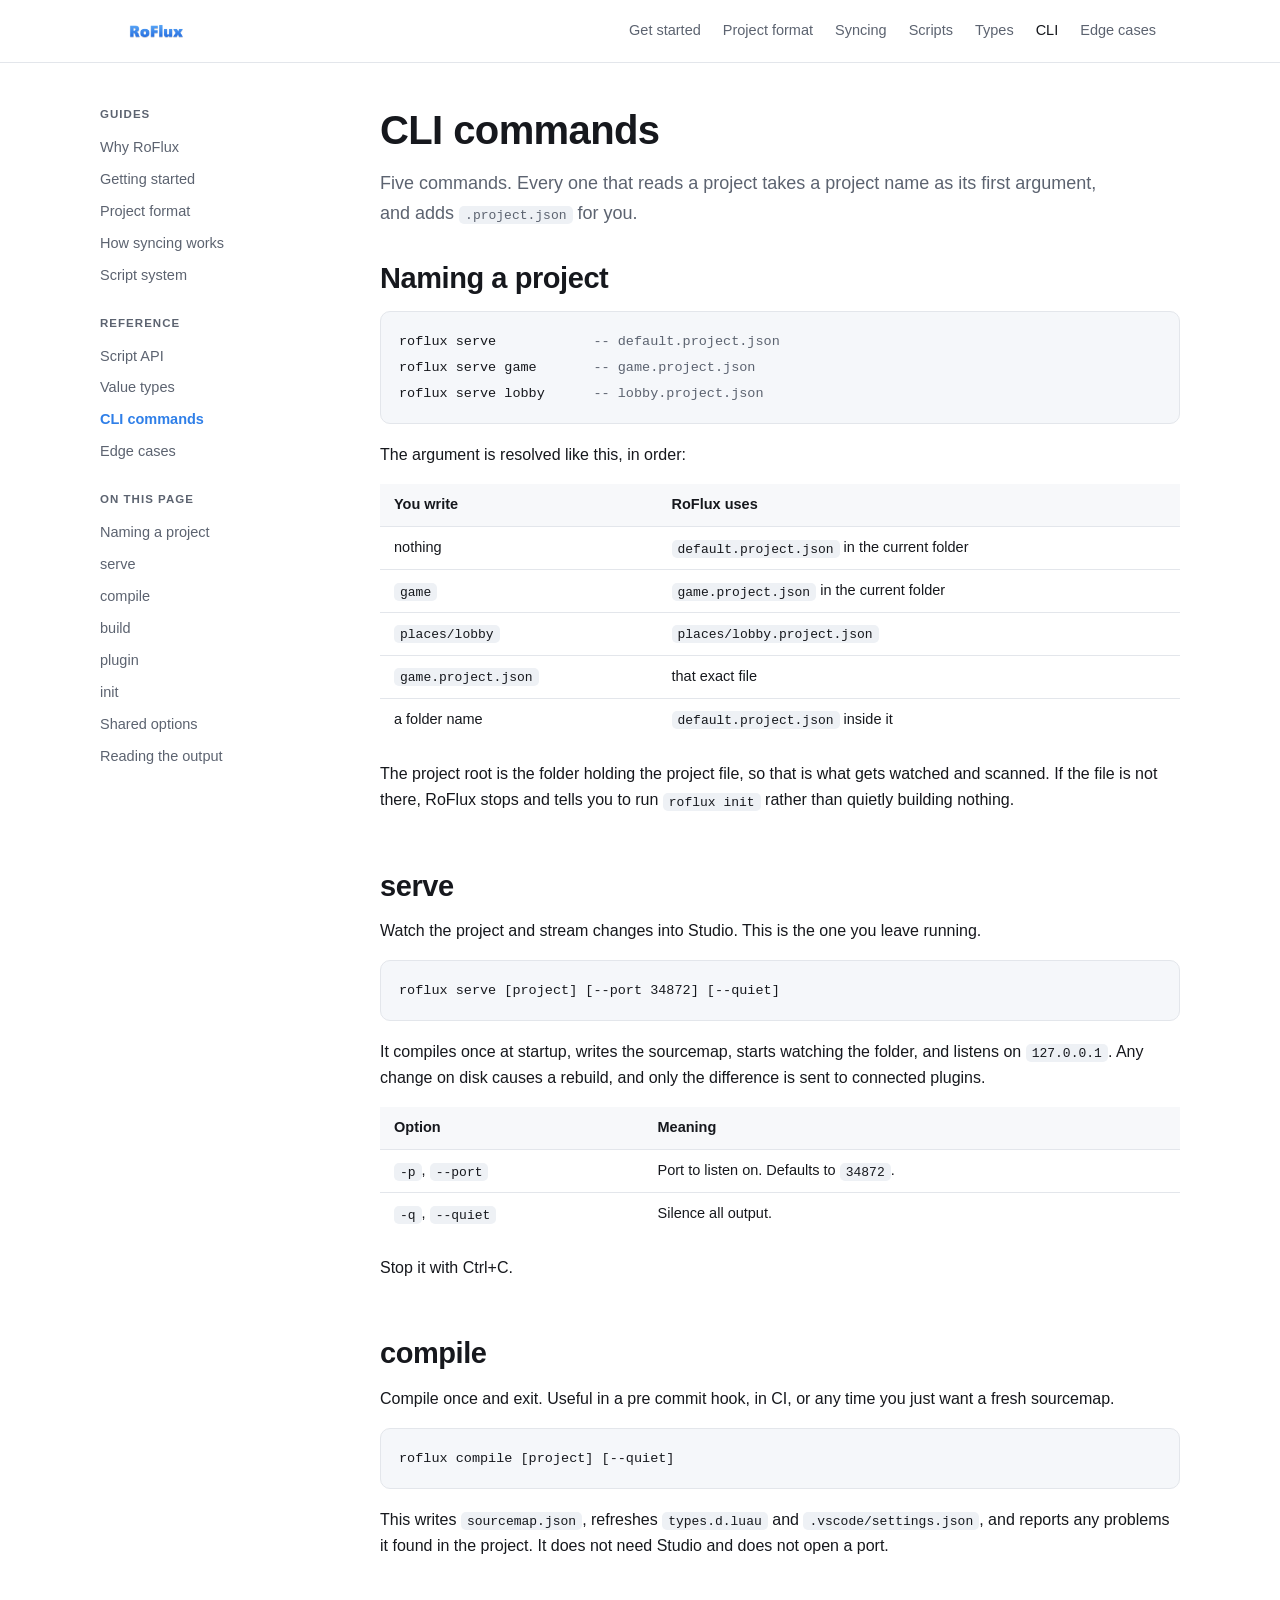
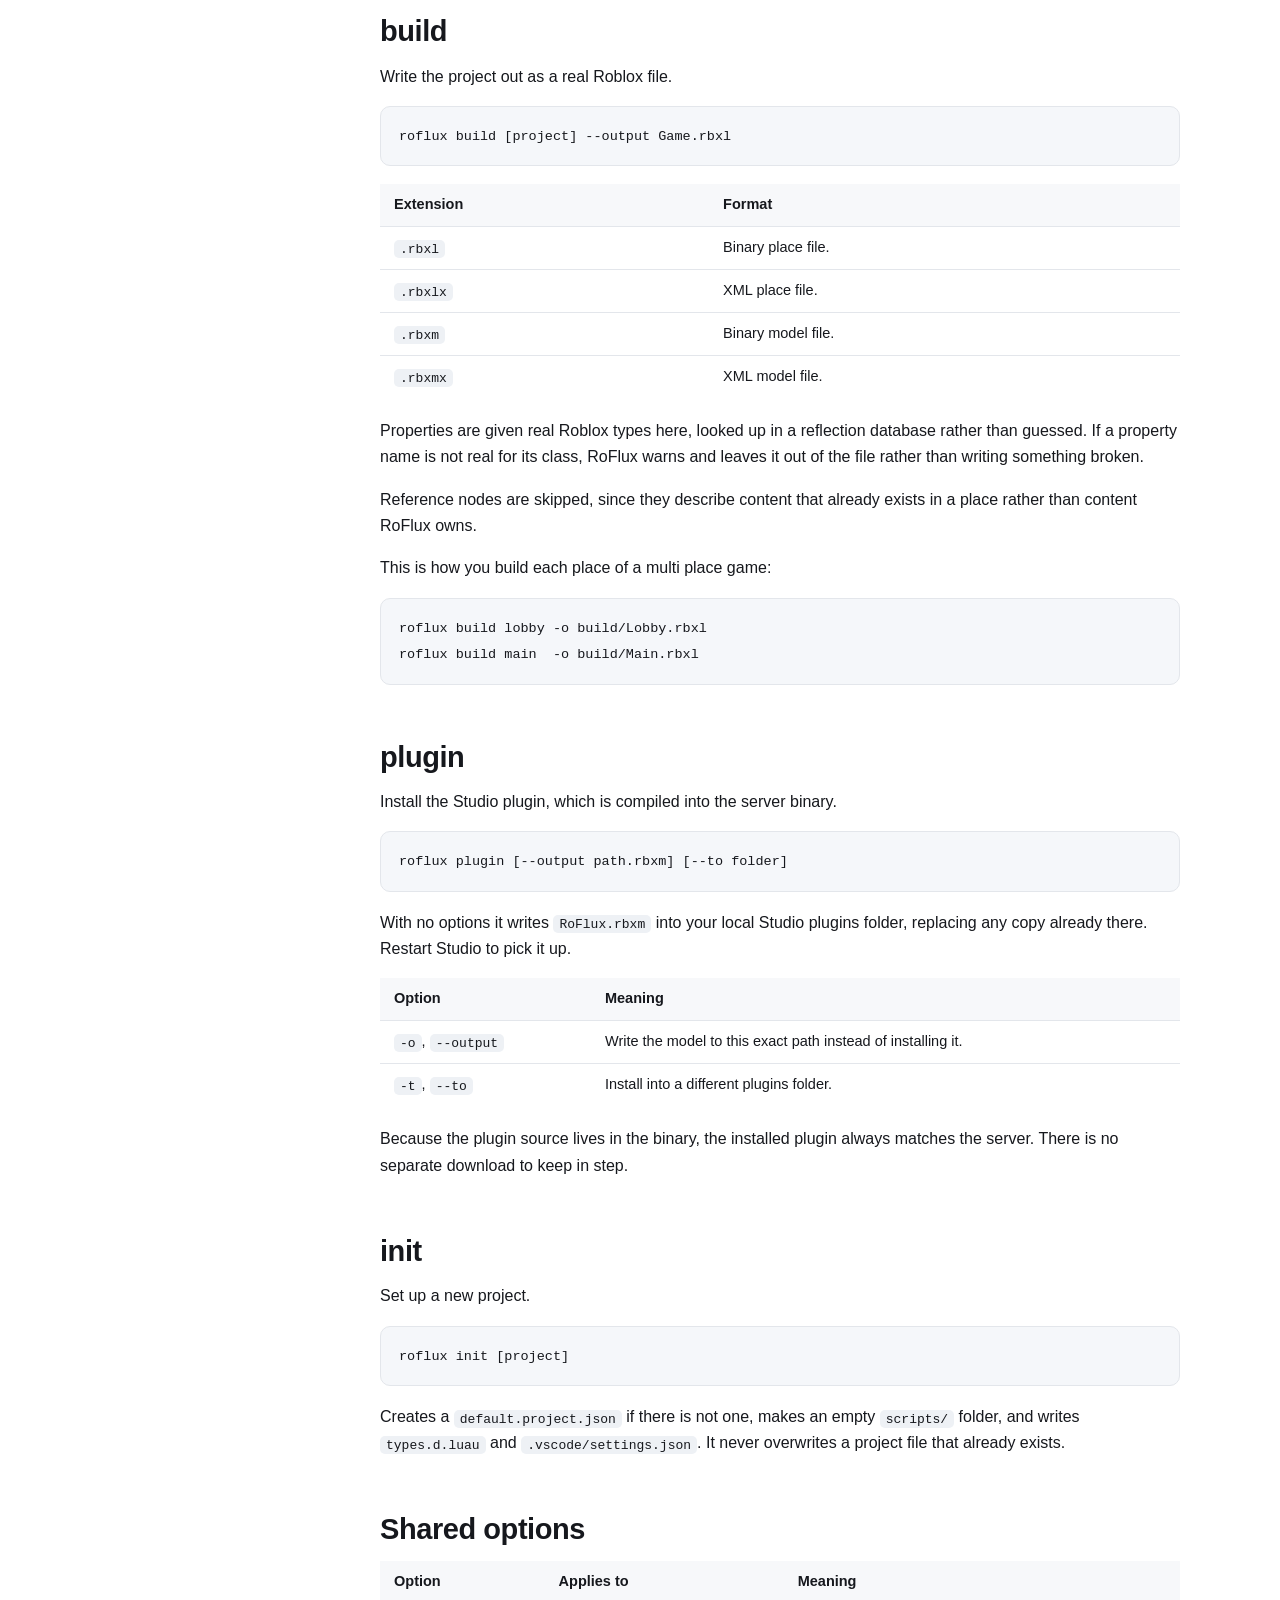
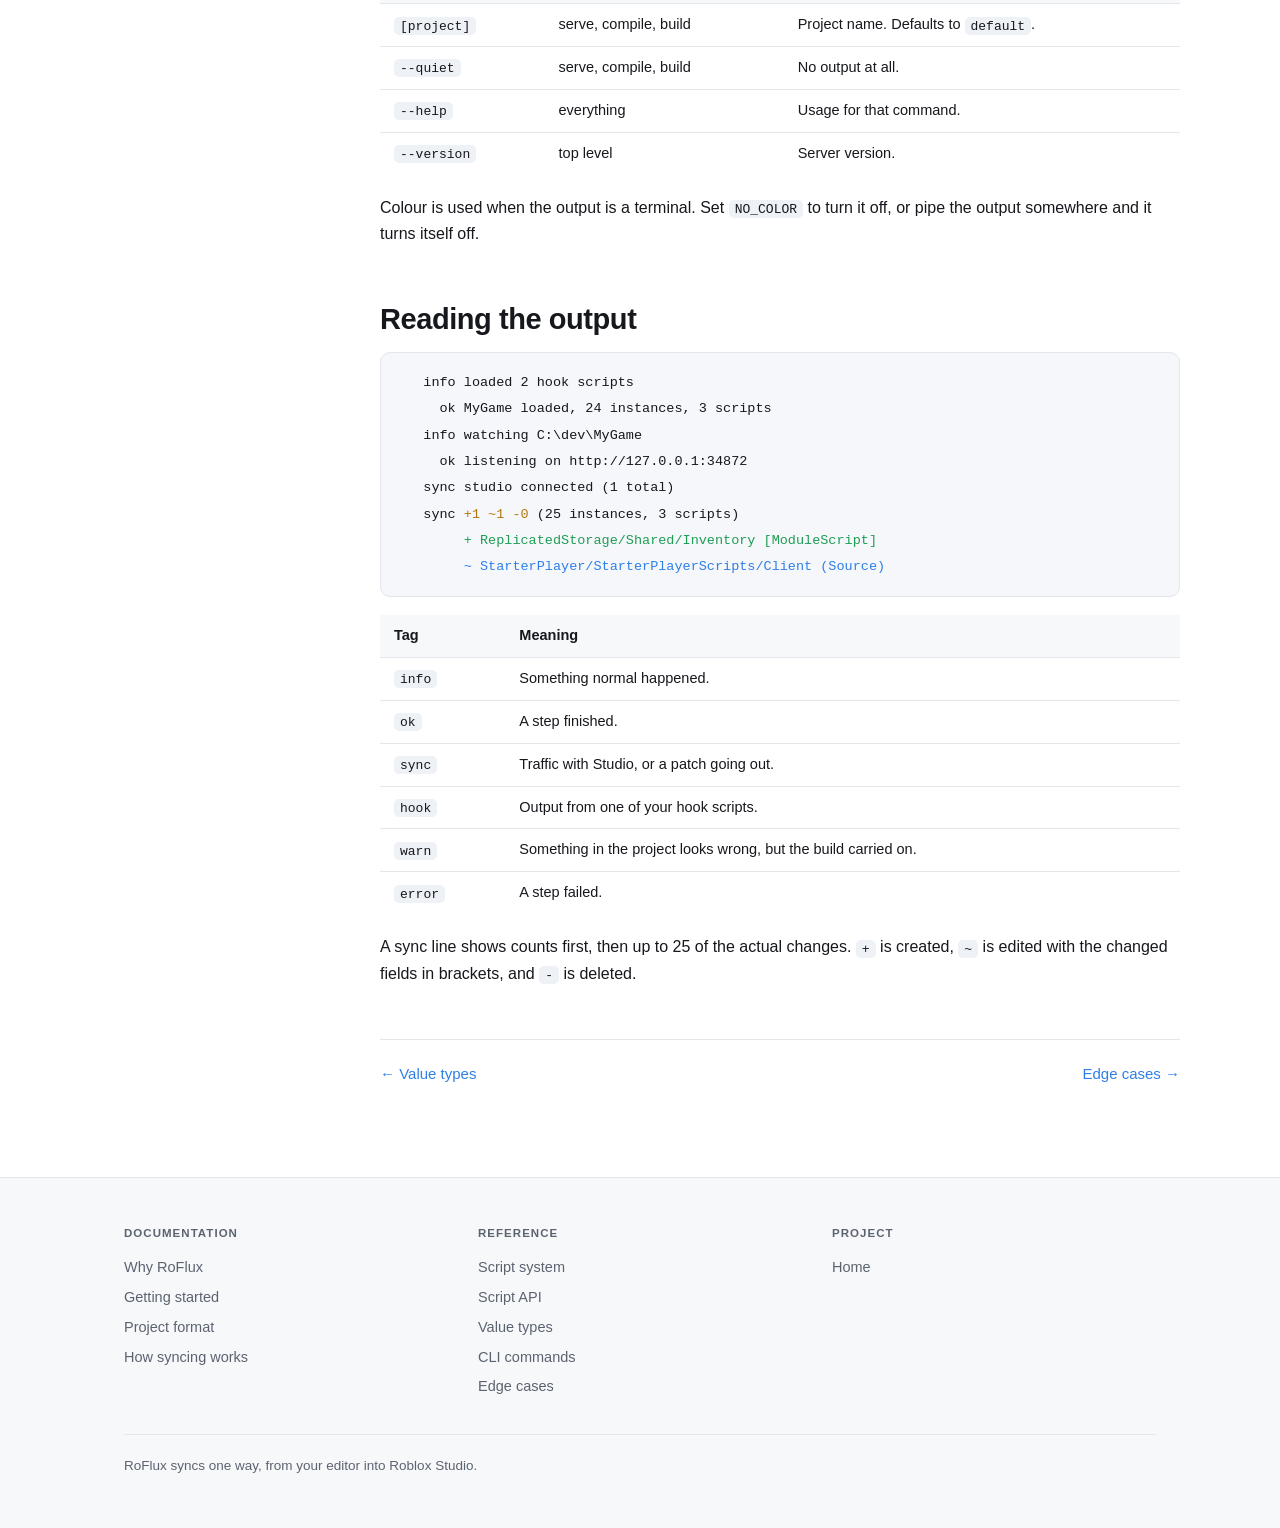
==== commit 14ad3e54: "addded a why section" ====
--- a/docs/cli.html
+++ b/docs/cli.html
@@ -27,6 +27,7 @@
 <div class="wrap docs">
 	<aside class="side">
 		<h5>Guides</h5>
+		<a href="why.html">Why RoFlux</a>
 		<a href="getting-started.html">Getting started</a>
 		<a href="project.html">Project format</a>
 		<a href="syncing.html">How syncing works</a>
@@ -180,6 +181,7 @@
 		<div class="foot-grid">
 			<div>
 				<h6>Documentation</h6>
+				<a href="why.html">Why RoFlux</a>
 				<a href="getting-started.html">Getting started</a>
 				<a href="project.html">Project format</a>
 				<a href="syncing.html">How syncing works</a>
